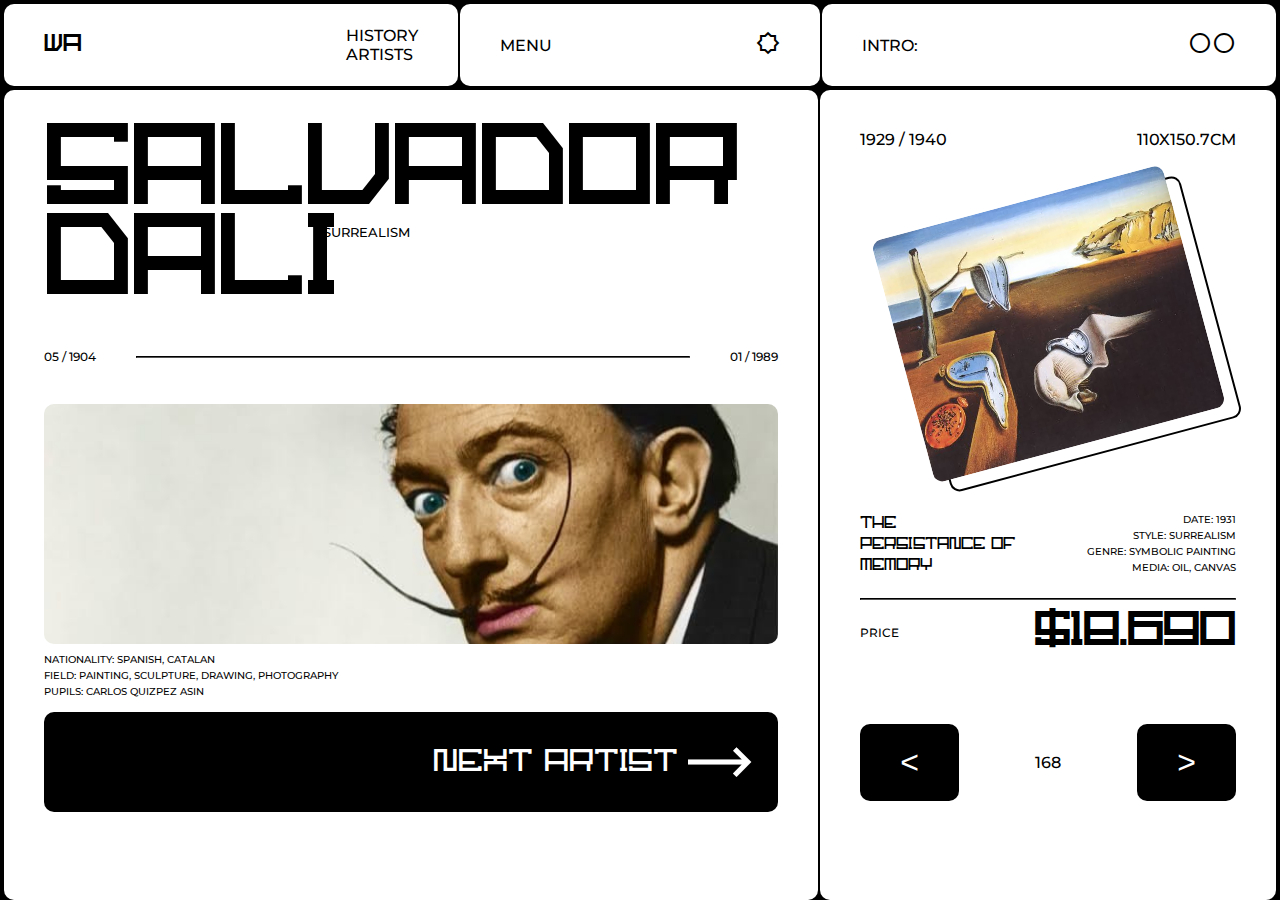
==== index.html @ 35f706c8 "test" ====
<!DOCTYPE html>
<html lang="en">
  <head>
    <meta charset="UTF-8" />
    <meta name="viewport" content="width=device-width, initial-scale=1.0" />
    <title>Salvador Dali</title>
    <link
      rel="stylesheet"
      href="https://fonts.googleapis.com/css2?family=Material+Symbols+Outlined:opsz,wght,FILL,GRAD@24,100,1,0"
    />
    <link rel="website icon" type="png" href="./images/dali2.png"/>
    <link rel="stylesheet" href="./fonts/stylesheet.css" />
    <link rel="stylesheet" href="style.css" />
  </head>
  <body>
    <nav class="navigation">
      <div class="nav-left">
        <a href="#" class="logo">WA</a>
        <p class="nav-items">HISTORY <br />ARTISTS</p>
      </div>
      <div class="nav-middle">
        <p class="nav-items">MENU</p>
        <p class="nav-items">
          <span class="material-symbols-outlined"> brightness_empty </span>
        </p>
      </div>
      <div class="nav-right">
        <p class="nav-items">INTRO:</p>
        <p class="nav-items">
          <span class="material-symbols-outlined"> brightness_1 </span
          ><span class="material-symbols-outlined"> brightness_1 </span>
        </p>
      </div>
    </nav>
    <main>
      <section class="hero-section">
        <div class="hero-left">
          <div class="hero-heading-container">
            <h1 class="hero-heading">
              SALVADOR <br />
              DALI
            </h1>
            <sup>SURREALISM</sup>
          </div>
          <div class="divider">
            <p class="divider-text">05 / 1904</p>
            <hr class="hr" />
            <p class="divider-text">01 / 1989</p>
          </div>
          <div class="hero-left-bottom">
            <div class="hero-img-container">
              <img
                src="./images/hero1.jpg"
                alt="SALVADOR DALI"
                class="hero-img"
              />
            </div>
            <div class="hero-data-container">
              <p class="hero-data">NATIONALITY: SPANISH, CATALAN</p>
              <p class="hero-data">
                FIELD: PAINTING, SCULPTURE, DRAWING, PHOTOGRAPHY
              </p>
              <p class="hero-data">PUPILS: CARLOS QUIZPEZ ASIN</p>
            </div>
            <button class="cta">
              NEXT ARTIST
              <span class="material-symbols-outlined arrow-right">
                trending_flat
              </span>
            </button>
          </div>
        </div>
        <div class="hero-right">
          <div class="painting-info">
            <p class="painting-info-text">1929 / 1940</p>
            <p class="painting-info-text">110X150.7CM</p>
          </div>
          <div class="painting-img-container">
            <img
              src="./images/hero2.jpeg"
              alt="PERSISTANCE OF MEMORY"
              class="painting-img"
            />
            <div class="painting-img-border"></div>
          </div>

          <div class="painting-info-container">
            <p class="painting-name">The Persistance of Memory</p>
            <div class="hero-data-container" style="text-align: right; flex: 1">
              <p class="hero-data">DATE: 1931</p>
              <p class="hero-data">STYLE: SURREALISM</p>
              <p class="hero-data">GENRE: SYMBOLIC PAINTING</p>
              <p class="hero-data">MEDIA: OIL, CANVAS</p>
            </div>
          </div>
          <hr class="hr" />
          <div class="painting-price-container">
            <p class="price-text">Price</p>
            <p class="price">$18.690</p>
          </div>

          <div class="btn-container">
            <button class="btn">&lt;</button>
            <p class="index-no">168</p>
            <button class="btn">&gt;</button>
          </div>
        </div>
      </section>
    </main>
  </body>
</html>
---- fonts/stylesheet.css ----
@font-face {
    font-family: 'Mars Model';
    src: url('MarsModel-Bold.eot');
    src: local('Mars Model Bold'), local('MarsModel-Bold'),
        url('MarsModel-Bold.eot?#iefix') format('embedded-opentype'),
        url('MarsModel-Bold.woff2') format('woff2'),
        url('MarsModel-Bold.woff') format('woff'),
        url('MarsModel-Bold.ttf') format('truetype');
    font-weight: bold;
    font-style: normal;
    font-display: swap;
}

@font-face {
    font-family: 'Mars Model Inline';
    src: url('MarsModel-Inline.eot');
    src: local('Mars Model Inline'), local('MarsModel-Inline'),
        url('MarsModel-Inline.eot?#iefix') format('embedded-opentype'),
        url('MarsModel-Inline.woff2') format('woff2'),
        url('MarsModel-Inline.woff') format('woff'),
        url('MarsModel-Inline.ttf') format('truetype');
    font-weight: normal;
    font-style: normal;
    font-display: swap;
}

@font-face {
    font-family: 'Mars Model';
    src: url('MarsModel-Italic.eot');
    src: local('Mars Model Italic'), local('MarsModel-Italic'),
        url('MarsModel-Italic.eot?#iefix') format('embedded-opentype'),
        url('MarsModel-Italic.woff2') format('woff2'),
        url('MarsModel-Italic.woff') format('woff'),
        url('MarsModel-Italic.ttf') format('truetype');
    font-weight: normal;
    font-style: italic;
    font-display: swap;
}

@font-face {
    font-family: 'Mars Model';
    src: url('MarsModel.eot');
    src: local('Mars Model'), local('MarsModel'),
        url('MarsModel.eot?#iefix') format('embedded-opentype'),
        url('MarsModel.woff2') format('woff2'),
        url('MarsModel.woff') format('woff'),
        url('MarsModel.ttf') format('truetype');
    font-weight: normal;
    font-style: normal;
    font-display: swap;
}

@font-face {
    font-family: 'Mars Model';
    src: url('MarsModel-BoldItalic.eot');
    src: local('Mars Model Bold Italic'), local('MarsModel-BoldItalic'),
        url('MarsModel-BoldItalic.eot?#iefix') format('embedded-opentype'),
        url('MarsModel-BoldItalic.woff2') format('woff2'),
        url('MarsModel-BoldItalic.woff') format('woff'),
        url('MarsModel-BoldItalic.ttf') format('truetype');
    font-weight: bold;
    font-style: italic;
    font-display: swap;
}
---- style.css ----
@import url("https://fonts.googleapis.com/css2?family=Montserrat:ital,wght@0,100..900;1,100..900&display=swap");

* {
  margin: 0;
  padding: 0;
  box-sizing: border-box;
}

body {
  background: #000;
  font-family: "Montserrat", sans-serif;
  font-weight: 500;
}

/* NAVIGATION */

.navigation {
  width: 100%;
  height: 10vh;
  /* border-bottom: 1px solid white; */
  display: flex;
  padding: 4px;
  gap: 2px;
}

.nav-left,
.nav-middle,
.nav-right {
  background: #fff;
  border-radius: 10px;
  padding-inline: 40px;
  display: flex;
  justify-content: space-between;
  align-items: center;
}

.nav-left,
.nav-right {
  flex: 2;
}

.nav-middle {
  flex: 1.5;
}

.logo {
  font-weight: 800;
  color: #000;
  text-decoration: none;
  font-size: 1.5rem;
  font-family: "Mars Model", sans-serif;
}

/* HERO SECTION */

.hero-section {
  width: 100%;
  min-height: 90vh;
  display: flex;
  padding-inline: 4px;
  gap: 2px;
}

.hero-left,
.hero-right {
  background: #fff;
  border-radius: 10px;
  padding-inline: 40px;
  padding-top: 40px;
}

.hero-left {
  flex: 1.955;
  display: flex;
  flex-direction: column;
  gap: 40px;
}

.hero-right {
  flex: 1;
}

.hero-heading-container {
  position: relative;
}

.hero-heading {
  font-family: "Mars Model";
  font-size: 7rem;
  line-height: 0.8;
}

sup {
  position: absolute;
  top: 52.5%;
  left: 38%;
}

.divider {
  display: flex;
  align-items: center;
  gap: 40px;
}

.divider-text {
  font-size: 0.75rem;
}

.hr {
  flex: 1;
  border-color: #000;
}

.hero-left-bottom {
  display: flex;
  flex-direction: column;
  gap: 10px;
}

.hero-img-container {
  width: 100%;
  height: 240px;
}

.hero-img {
  width: 100%;
  height: 100%;
  object-fit: cover;
  border-radius: 10px;
}

.hero-data {
  font-size: 0.6rem;
  margin-bottom: 5px;
}

.cta {
  width: 100%;
  padding: 10px 20px;
  border-radius: 10px;
  background: #000;
  color: #fff;
  display: flex;
  justify-content: flex-end;
  align-items: center;
  font-family: "Mars Model", sans-serif;
  font-size: 2rem;
  border: 0;
}

.arrow-right {
  font-size: 5rem;
}

.painting-info {
  display: flex;
  justify-content: space-between;
  margin-bottom: 50px;
}

.painting-img-container {
  width: 100%;
  display: flex;
  justify-content: center;
  align-items: center;
  margin-bottom: 65px;
  position: relative;
}

.painting-img {
  width: 80%;
  height: 250px;
  border-radius: 10px;
  rotate: -15deg;
  position: relative;
  z-index: 10;
}

.painting-img-border {
  width: 80%;
  height: 250px;
  border: 2px solid #000;
  position: absolute;
  top: 10px;
  left: 55px;
  border-radius: 10px;
  rotate: -15deg;
}

.painting-info-container {
  display: flex;
  justify-content: space-between;
  margin-bottom: 20px;
}

.painting-name {
  font-family: "Mars Model", sans-serif;
  text-transform: uppercase;
  font-size: 1rem;
  flex: 0.75;
}

.painting-price-container {
  display: flex;
  justify-content: space-between;
  align-items: center;
  margin-bottom: 40px;
}

.price-text {
  text-transform: uppercase;
  font-size: 0.75rem;
}

.price {
  font-size: 3rem;
  font-family: "Mars Model", sans-serif;
  font-weight: bold;
}

.btn-container {
  display: flex;
  justify-content: space-between;
  align-items: center;
  margin-top: 60px;
}

.btn {
  padding: 20px 40px;
  font-size: 2rem;
  background: #000;
  color: #fff;
  border-radius: 10px;
  border: 0;
}
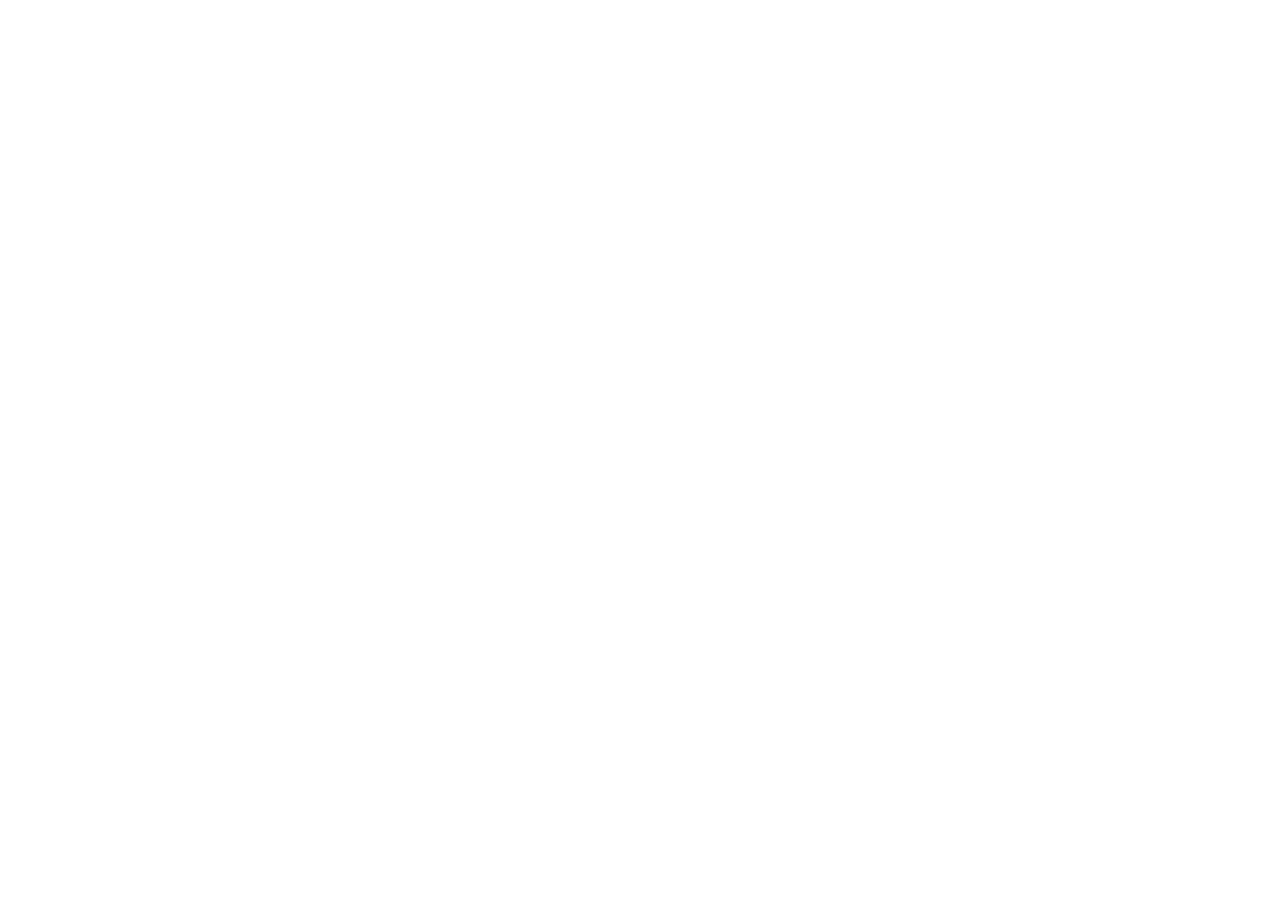
==== commit 862e56be: "test" ====
--- a/index.html
+++ b/index.html
@@ -1,111 +1,11 @@
-<!DOCTYPE html>
-<html lang="en">
-  <head>
-    <meta charset="UTF-8" />
-    <meta name="viewport" content="width=device-width, initial-scale=1.0" />
-    <title>Salvador Dali</title>
-    <link
-      rel="stylesheet"
-      href="https://fonts.googleapis.com/css2?family=Material+Symbols+Outlined:opsz,wght,FILL,GRAD@24,100,1,0"
-    />
-    <link rel="website icon" type="png" href="./images/dali2.png"/>
-    <link rel="stylesheet" href="./fonts/stylesheet.css" />
-    <link rel="stylesheet" href="style.css" />
-  </head>
-  <body>
-    <nav class="navigation">
-      <div class="nav-left">
-        <a href="#" class="logo">WA</a>
-        <p class="nav-items">HISTORY <br />ARTISTS</p>
-      </div>
-      <div class="nav-middle">
-        <p class="nav-items">MENU</p>
-        <p class="nav-items">
-          <span class="material-symbols-outlined"> brightness_empty </span>
-        </p>
-      </div>
-      <div class="nav-right">
-        <p class="nav-items">INTRO:</p>
-        <p class="nav-items">
-          <span class="material-symbols-outlined"> brightness_1 </span
-          ><span class="material-symbols-outlined"> brightness_1 </span>
-        </p>
-      </div>
-    </nav>
-    <main>
-      <section class="hero-section">
-        <div class="hero-left">
-          <div class="hero-heading-container">
-            <h1 class="hero-heading">
-              SALVADOR <br />
-              DALI
-            </h1>
-            <sup>SURREALISM</sup>
-          </div>
-          <div class="divider">
-            <p class="divider-text">05 / 1904</p>
-            <hr class="hr" />
-            <p class="divider-text">01 / 1989</p>
-          </div>
-          <div class="hero-left-bottom">
-            <div class="hero-img-container">
-              <img
-                src="./images/hero1.jpg"
-                alt="SALVADOR DALI"
-                class="hero-img"
-              />
-            </div>
-            <div class="hero-data-container">
-              <p class="hero-data">NATIONALITY: SPANISH, CATALAN</p>
-              <p class="hero-data">
-                FIELD: PAINTING, SCULPTURE, DRAWING, PHOTOGRAPHY
-              </p>
-              <p class="hero-data">PUPILS: CARLOS QUIZPEZ ASIN</p>
-            </div>
-            <button class="cta">
-              NEXT ARTIST
-              <span class="material-symbols-outlined arrow-right">
-                trending_flat
-              </span>
-            </button>
-          </div>
-        </div>
-        <div class="hero-right">
-          <div class="painting-info">
-            <p class="painting-info-text">1929 / 1940</p>
-            <p class="painting-info-text">110X150.7CM</p>
-          </div>
-          <div class="painting-img-container">
-            <img
-              src="./images/hero2.jpeg"
-              alt="PERSISTANCE OF MEMORY"
-              class="painting-img"
-            />
-            <div class="painting-img-border"></div>
-          </div>
-
-          <div class="painting-info-container">
-            <p class="painting-name">The Persistance of Memory</p>
-            <div class="hero-data-container" style="text-align: right; flex: 1">
-              <p class="hero-data">DATE: 1931</p>
-              <p class="hero-data">STYLE: SURREALISM</p>
-              <p class="hero-data">GENRE: SYMBOLIC PAINTING</p>
-              <p class="hero-data">MEDIA: OIL, CANVAS</p>
-            </div>
-          </div>
-          <hr class="hr" />
-          <div class="painting-price-container">
-            <p class="price-text">Price</p>
-            <p class="price">$18.690</p>
-          </div>
-
-          <div class="btn-container">
-            <button class="btn">&lt;</button>
-            <p class="index-no">168</p>
-            <button class="btn">&gt;</button>
-          </div>
-        </div>
-      </section>
-    </main>
-  </body>
+<!DOCTYPE html>
+<html lang="en">
+<head>
+    <meta charset="UTF-8">
+    <meta name="viewport" content="width=device-width, initial-scale=1.0">
+    <title>Document</title>
+</head>
+<body>
+    
+</body>
 </html>